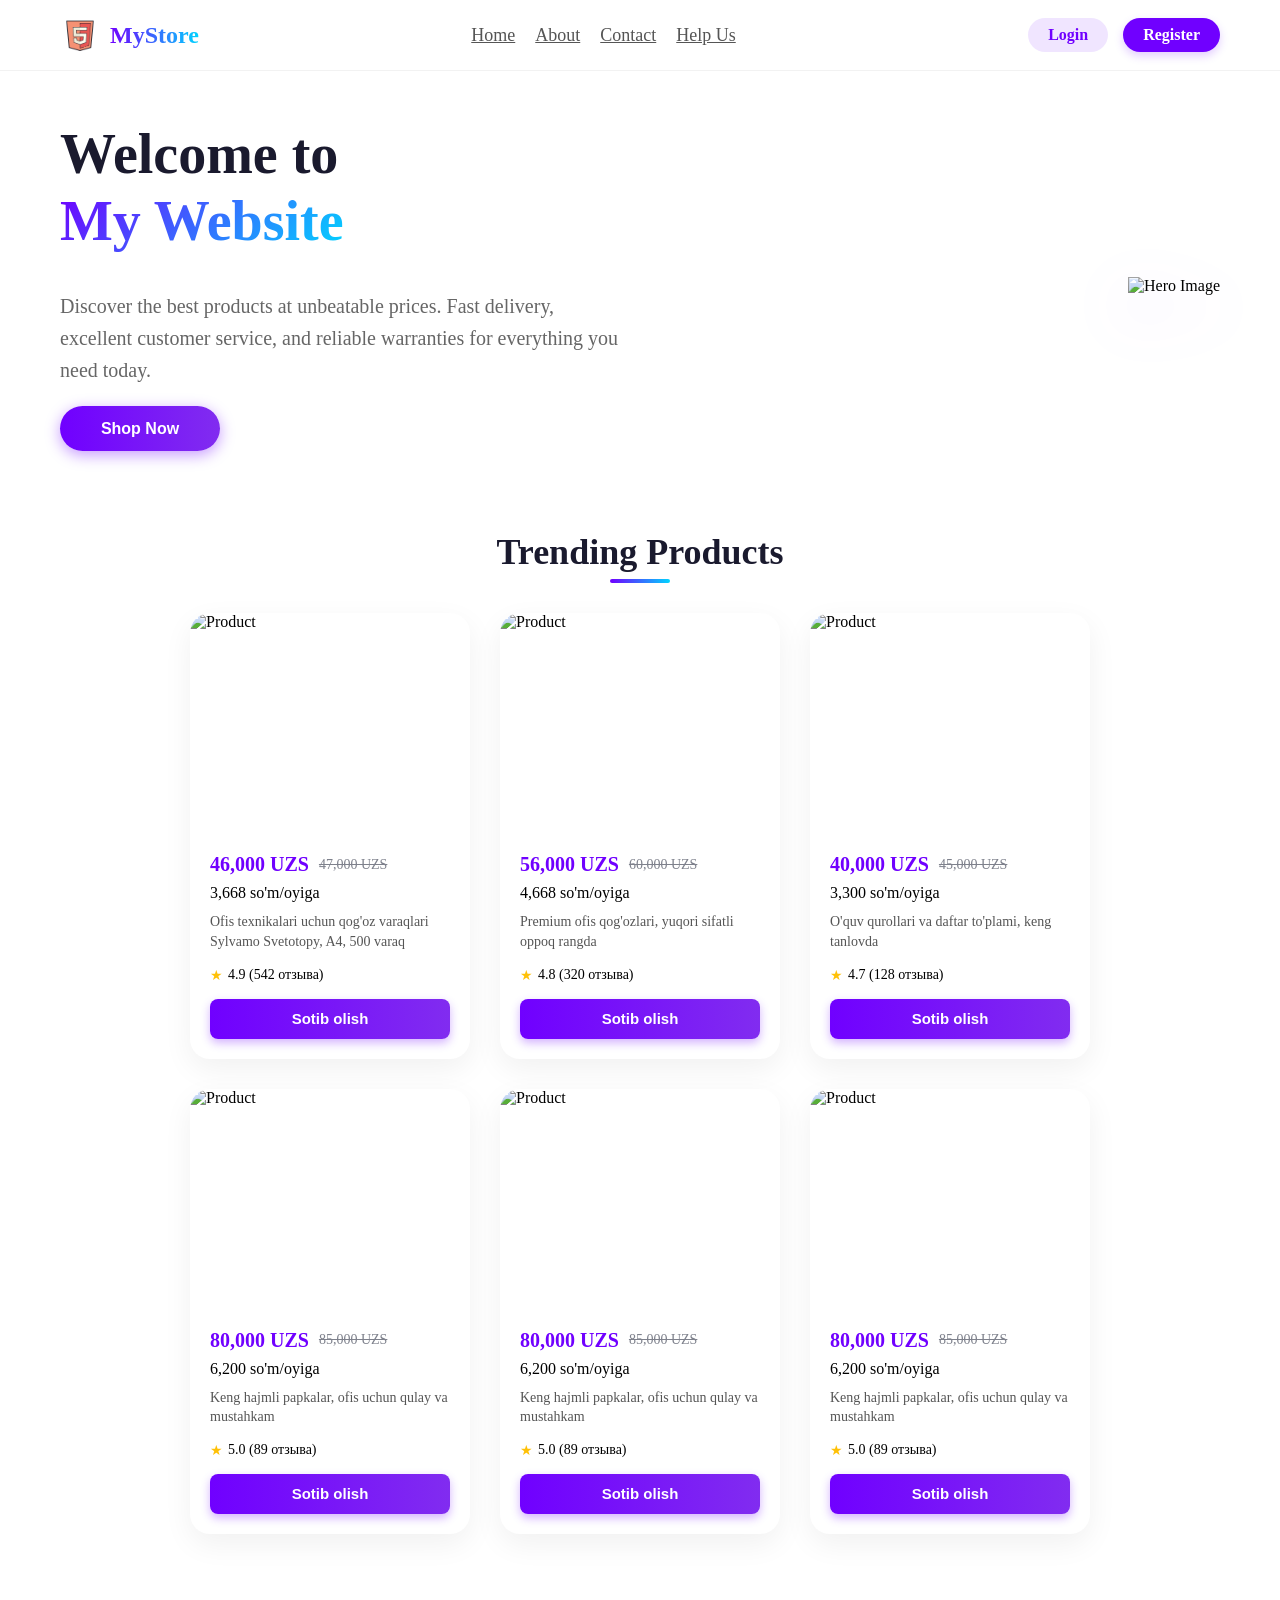
==== all/index/index.html @ dceca25e "login va main" ====
<!DOCTYPE html>
<html lang="en">

<head>
    <meta charset="UTF-8">
    <meta name="viewport" content="width=device-width, initial-scale=1.0">
    <title>mening saytim</title>
    <link rel="preconnect" href="https://fonts.googleapis.com">
    <link rel="preconnect" href="https://fonts.gstatic.com" crossorigin>
    <link href="https://fonts.googleapis.com/css2?family=Inter:wght@400;500;600;700&display=swap" rel="stylesheet">
    <link rel="stylesheet" href="./style.css">
</head>

<body>
    <header>
        <nav class="header">
            <div class="logo">
                <img src="./logo/icons8-html-5-100.png" alt="Logo">
                <span>MyStore</span>
            </div>
            <ul>
                <li><a href="#">Home</a></li>
                <li><a href="#">About</a></li>
                <li><a href="#">Contact</a></li>
                <li><a href="#">Help Us</a></li>
            </ul>
            <div class="header-right">
                <a href="./login/login.html">Login</a>
                <a href="./register/register.html">Register</a>
            </div>
        </nav>
    </header>
    <main>
        <section class="hero-section">
            <div class="hero-content">
                <h1>Welcome to <br> <span class="highlight">My Website</span></h1>
                <p>Discover the best products at unbeatable prices. Fast delivery, excellent customer service, and
                    reliable warranties for everything you need today.</p>
                <button class="primary-btn">Shop Now</button>
            </div>
            <div class="hero-image">
                <img src="https://images.squarespace-cdn.com/content/v1/6710eb3eb0bd49381cef741c/0e5172f3-6062-43db-9ed1-ea4d3368ce11/MyWebsiteOnline_logo.png"
                    alt="Hero Image">
            </div>
        </section>

        <section class="products-section">
            <h2 class="section-title">Trending Products</h2>
            <div class="product-grid">

                <div class="card">
                    <img class="card-img"
                        src="https://img.freepik.com/free-psd/supermarket-products-template_23-2151788389.jpg?semt=ais_hybrid&w=740&q=80"
                        alt="Product">
                    <div class="container">
                        <div class="card-price-row">
                            <span class="card-karta-narxi">46,000 UZS</span>
                            <span class="card-narxi">47,000 UZS</span>
                        </div>
                        <span class="bolab-tolash">3,668 so'm/oyiga</span>
                        <p class="card-malumot">Ofis texnikalari uchun qog'oz varaqlari Sylvamo Svetotopy, A4, 500 varaq
                        </p>
                        <div class="card-rating">
                            <span class="card-yulduz">★</span>
                            <span class="card-otziv">4.9 (542 отзыва)</span>
                        </div>
                        <button class="card-button">Sotib olish</button>
                    </div>
                </div>

                <div class="card">
                    <img class="card-img"
                        src="https://img.freepik.com/free-psd/supermarket-products-template_23-2151803760.jpg?semt=ais_hybrid&w=740&q=80"
                        alt="Product">
                    <div class="container">
                        <div class="card-price-row">
                            <span class="card-karta-narxi">56,000 UZS</span>
                            <span class="card-narxi">60,000 UZS</span>
                        </div>
                        <span class="bolab-tolash">4,668 so'm/oyiga</span>
                        <p class="card-malumot">Premium ofis qog'ozlari, yuqori sifatli oppoq rangda</p>
                        <div class="card-rating">
                            <span class="card-yulduz">★</span>
                            <span class="card-otziv">4.8 (320 отзыва)</span>
                        </div>
                        <button class="card-button">Sotib olish</button>
                    </div>
                </div>

                <div class="card">
                    <img class="card-img"
                        src="https://img.freepik.com/free-psd/supermarket-template-design_23-2151809051.jpg?semt=ais_rp_progressive&w=740&q=80"
                        alt="Product">
                    <div class="container">
                        <div class="card-price-row">
                            <span class="card-karta-narxi">40,000 UZS</span>
                            <span class="card-narxi">45,000 UZS</span>
                        </div>
                        <span class="bolab-tolash">3,300 so'm/oyiga</span>
                        <p class="card-malumot">O'quv qurollari va daftar to'plami, keng tanlovda</p>
                        <div class="card-rating">
                            <span class="card-yulduz">★</span>
                            <span class="card-otziv">4.7 (128 отзыва)</span>
                        </div>
                        <button class="card-button">Sotib olish</button>
                    </div>
                </div>

                <div class="card">
                    <img class="card-img"
                        src="https://img.freepik.com/free-psd/supermarket-products-template_23-2151788389.jpg?semt=ais_hybrid&w=740&q=80"
                        alt="Product">
                    <div class="container">
                        <div class="card-price-row">
                            <span class="card-karta-narxi">80,000 UZS</span>
                            <span class="card-narxi">85,000 UZS</span>
                        </div>
                        <span class="bolab-tolash">6,200 so'm/oyiga</span>
                        <p class="card-malumot">Keng hajmli papkalar, ofis uchun qulay va mustahkam</p>
                        <div class="card-rating">
                            <span class="card-yulduz">★</span>
                            <span class="card-otziv">5.0 (89 отзыва)</span>
                        </div>
                        <a href="./main.html" style="text-decoration: none; width: 100%;"><button class="card-button">Sotib
                                olish</button></a>
                    </div>
                </div>
                <div class="card">
                    <img class="card-img"
                        src="https://img.freepik.com/free-psd/supermarket-products-template_23-2151788389.jpg?semt=ais_hybrid&w=740&q=80"
                        alt="Product">
                    <div class="container">
                        <div class="card-price-row">
                            <span class="card-karta-narxi">80,000 UZS</span>
                            <span class="card-narxi">85,000 UZS</span>
                        </div>
                        <span class="bolab-tolash">6,200 so'm/oyiga</span>
                        <p class="card-malumot">Keng hajmli papkalar, ofis uchun qulay va mustahkam</p>
                        <div class="card-rating">
                            <span class="card-yulduz">★</span>
                            <span class="card-otziv">5.0 (89 отзыва)</span>
                        </div>
                        <a href="./main.html" style="text-decoration: none; width: 100%;"><button class="card-button">Sotib
                                olish</button></a>
                    </div>
                </div>
                <div class="card">
                    <img class="card-img"
                        src="https://img.freepik.com/free-psd/supermarket-products-template_23-2151788389.jpg?semt=ais_hybrid&w=740&q=80"
                        alt="Product">
                    <div class="container">
                        <div class="card-price-row">
                            <span class="card-karta-narxi">80,000 UZS</span>
                            <span class="card-narxi">85,000 UZS</span>
                        </div>
                        <span class="bolab-tolash">6,200 so'm/oyiga</span>
                        <p class="card-malumot">Keng hajmli papkalar, ofis uchun qulay va mustahkam</p>
                        <div class="card-rating">
                            <span class="card-yulduz">★</span>
                            <span class="card-otziv">5.0 (89 отзыва)</span>
                        </div>
                        <a href="./main.html" style="text-decoration: none; width: 100%;"><button class="card-button">Sotib
                                olish</button></a>
                    </div>
                </div>
            </div>
        </section>
    </main>
</body>

</html>
---- all/index/style.css ----
* {
  margin: 0;
  padding: 0;
  box-sizing: border-box;
}

header {
  position: sticky;
  top: 0;
  z-index: 1000;
  background: rgba(255, 255, 255, 0.8);
  backdrop-filter: blur(12px);
  -webkit-backdrop-filter: blur(12px);
  border-bottom: 1px solid rgba(0, 0, 0, 0.05);
  padding: 15px 0;
  transition: all 0.3s ease;
}

.header {
  display: flex;
  justify-content: space-between;
  align-items: center;
  width: 100%;
  max-width: 1200px;
  margin: auto;
  padding: 0 20px;
}
.header ul {
  list-style: none;
  display: flex;
  align-items: center;
}
.header ul li {
  text-decoration: none;
}
.header ul li a {
  padding-right: 20px;
  font-size: 18px;
  font-weight: 500;
  color: #555;
  transition: color 0.3s ease;
}
.header ul li a:hover {
  color: #7000ff;
}
.header .logo {
  display: flex;
  align-items: center;
  gap: 10px;
}
.header .logo img {
  width: 40px;
  height: 40px;
}
.header .logo span {
  font-size: 24px;
  font-weight: 800;
  background: linear-gradient(90deg, #7000ff, #00d4ff);
  background-clip: text;
  -webkit-background-clip: text;
  -webkit-text-fill-color: transparent;
}

.hero-section {
  display: flex;
  justify-content: space-between;
  align-items: center;
  max-width: 1200px;
  margin: 50px auto;
  padding: 0 20px;
}
.hero-section .hero-content {
  flex: 1;
  padding-right: 40px;
}
.hero-section .hero-image {
  flex: 1;
  display: flex;
  justify-content: flex-end;
}
.hero-section img {
  max-width: 100%;
  height: auto;
  animation: float 6s ease-in-out infinite;
  filter: drop-shadow(0 20px 30px rgba(112, 0, 255, 0.2));
}

@keyframes float {
  0% { transform: translateY(0px); }
  50% { transform: translateY(-20px); }
  100% { transform: translateY(0px); }
}

.hero-section h1 {
  font-size: 56px;
  font-weight: 800;
  color: #1a1a2e;
  line-height: 1.2;
  margin-bottom: 20px;
}
.hero-section h1 .highlight {
  background: linear-gradient(135deg, #7000ff, #00d4ff);
  background-clip: text;
  -webkit-background-clip: text;
  -webkit-text-fill-color: transparent;
}
.hero-section p {
  font-size: 20px;
  padding-top: 15px;
  color: #666;
  line-height: 1.6;
}
.hero-section button {
  width: 160px;
  height: 45px;
  border: none;
  border-radius: 25px;
  background: linear-gradient(90deg, #7000ff, #812cf0);
  color: white;
  font-size: 16px;
  font-weight: 600;
  margin-top: 20px;
  box-shadow: 0 4px 15px rgba(112, 0, 255, 0.4);
  transition: all 0.3s ease;
}
.hero-section button:hover {
  transform: translateY(-2px);
  box-shadow: 0 6px 20px rgba(112, 0, 255, 0.6);
  cursor: pointer;
}

.products-section {
  max-width: 1200px;
  margin: 80px auto;
  padding: 0 20px;
}
.products-section .section-title {
  font-size: 36px;
  font-weight: 700;
  text-align: center;
  margin-bottom: 40px;
  color: #1a1a2e;
  position: relative;
}
.products-section .section-title::after {
  content: '';
  position: absolute;
  bottom: -10px;
  left: 50%;
  transform: translateX(-50%);
  width: 60px;
  height: 4px;
  background: linear-gradient(90deg, #7000ff, #00d4ff);
  border-radius: 2px;
}

.product-grid {
  display: flex;
  flex-wrap: wrap;
  justify-content: center;
  gap: 30px;
}

.card {
  width: 280px;
  display: flex;
  flex-direction: column;
  align-items: center;
  border-radius: 20px;
  background-color: #ffffff;
  box-shadow: 0 10px 30px rgba(0, 0, 0, 0.06);
  transition: all 0.4s cubic-bezier(0.175, 0.885, 0.32, 1.275);
  overflow: hidden;
}
.card:hover {
  transform: translateY(-12px);
  box-shadow: 0 20px 40px rgba(112, 0, 255, 0.15);
}
.card:hover .card-img {
  transform: scale(1.05);
}
.card .card-img {
  width: 100%;
  height: 220px;
  -o-object-fit: cover;
     object-fit: cover;
  border-radius: 20px 20px 0 0;
  transition: transform 0.6s ease;
}

.card .container {
  padding: 20px;
  width: 100%;
  display: flex;
  flex-direction: column;
  flex-grow: 1;
}
.card .container .card-price-row {
  display: flex;
  align-items: center;
  gap: 10px;
  margin-bottom: 8px;
}
.card .container .card-malumot {
  font-size: 14px;
  color: #555;
  margin: 10px 0 15px 0;
  line-height: 1.4;
  flex-grow: 1;
}
.card .container .card-rating {
  display: flex;
  align-items: center;
  gap: 5px;
  margin-bottom: 15px;
  font-size: 14px;
  font-weight: 500;
}
.card .container .card-button {
  width: 100%;
  height: 40px;
  border-radius: 8px;
  border: none;
  background: linear-gradient(90deg, #7000ff, #812cf0);
  color: white;
  font-weight: 600;
  font-size: 15px;
  cursor: pointer;
  transition: all 0.3s ease;
  box-shadow: 0 4px 10px rgba(112, 0, 255, 0.3);
}
.card .container .card-button:hover {
  background: linear-gradient(90deg, #5900cc, #6a1bcf);
  transform: scale(1.02);
  box-shadow: 0 6px 15px rgba(112, 0, 255, 0.4);
}

.card .card-yulduz {
  color: #ffc107;
}

.card .bolib-tolash {
  border-radius: 5px;
  font-size: 13px;
  color: #888;
}

.card .card-narxi {
  color: #7e818c;
  text-decoration: line-through;
  font-size: 14px;
}

.card .card-karta-narxi {
  color: #7000ff;
  font-size: 20px;
  font-weight: 700;
}

.div {
  display: flex;
  justify-content: space-between;
  align-items: center;
  max-width: 1200px;
  margin: auto;
}

.header-right {
  display: flex;
  justify-content: space-between;
  align-items: center;
  gap: 15px;
}
.header-right a {
  text-decoration: none;
  font-size: 16px;
  font-weight: 600;
  padding: 8px 20px;
  border-radius: 20px;
  transition: all 0.3s ease;
}
.header-right a:first-child {
  color: #7000ff;
  background: rgba(112, 0, 255, 0.1);
}
.header-right a:first-child:hover {
  background: rgba(112, 0, 255, 0.2);
}
.header-right a:last-child {
  color: white;
  background: #7000ff;
  box-shadow: 0 4px 10px rgba(112, 0, 255, 0.2);
}
.header-right a:last-child:hover {
  background: #5900cc;
  transform: translateY(-2px);
  box-shadow: 0 6px 15px rgba(112, 0, 255, 0.3);
}
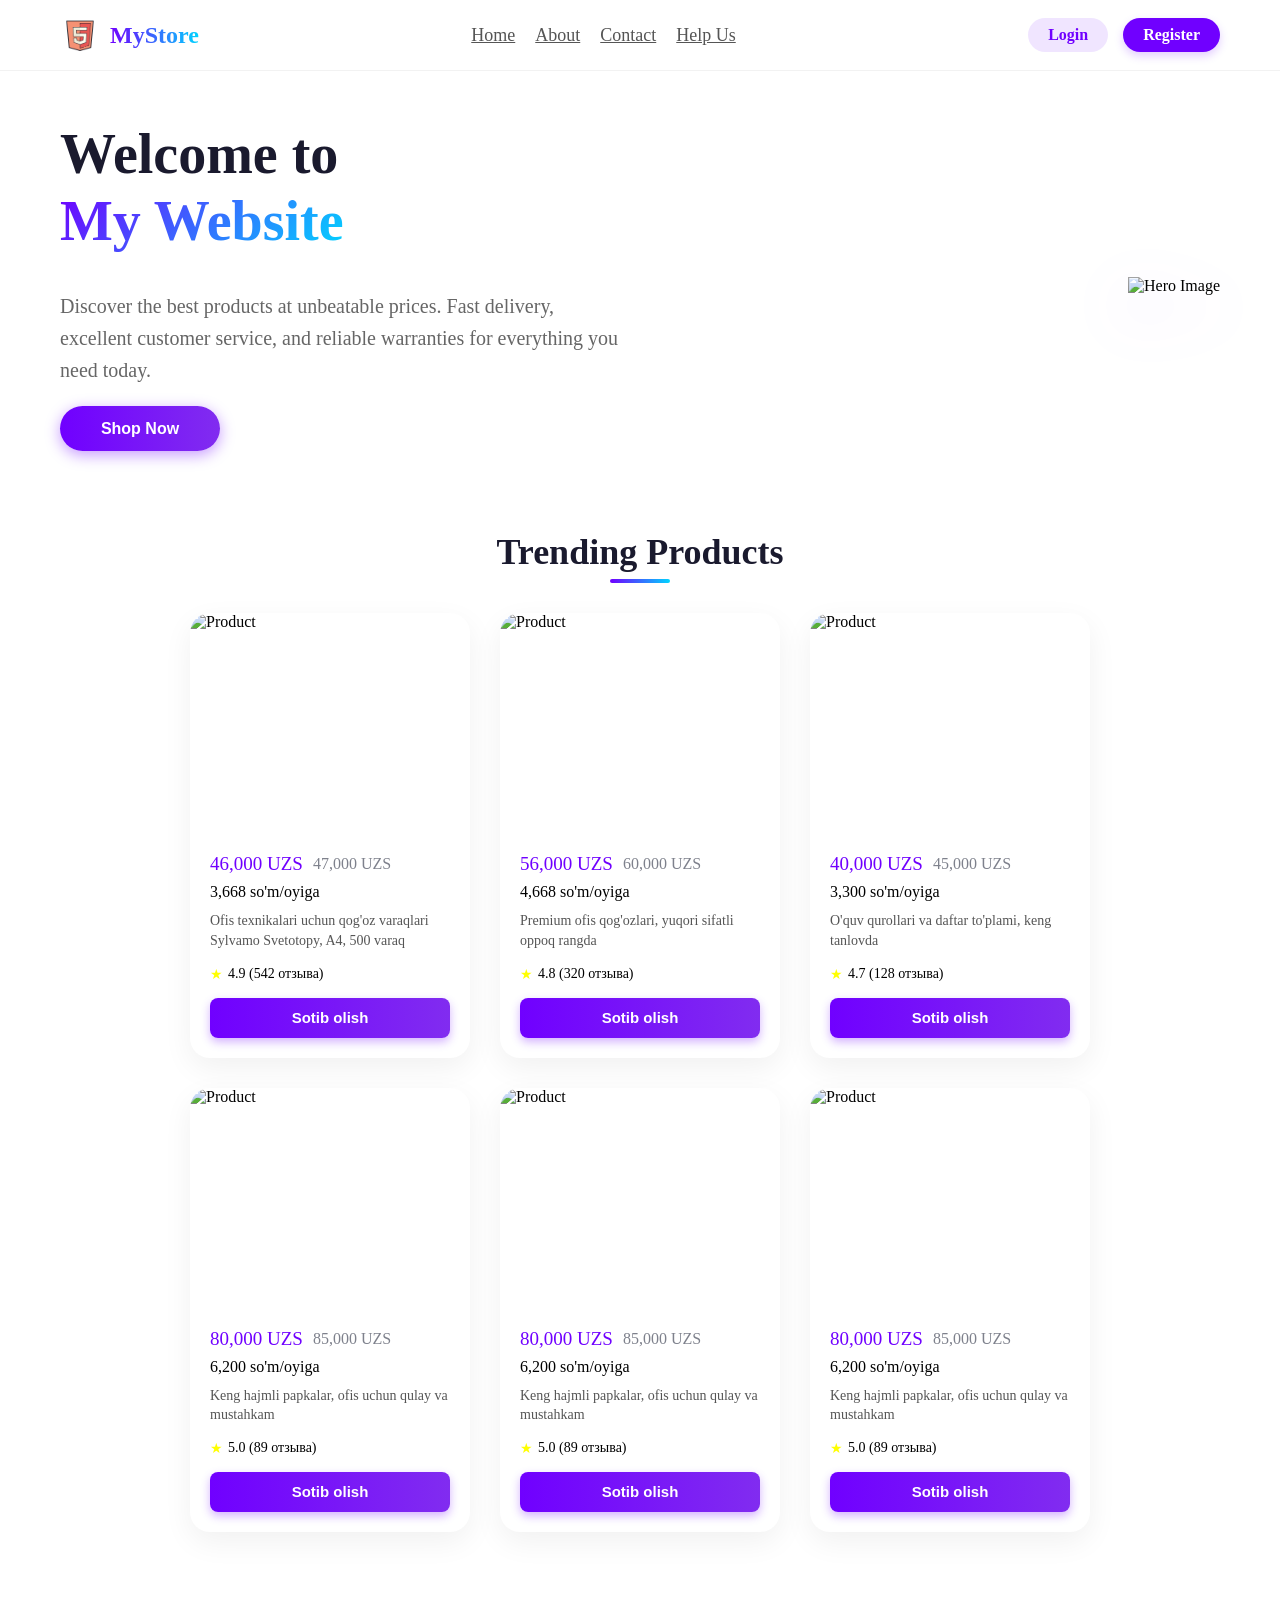
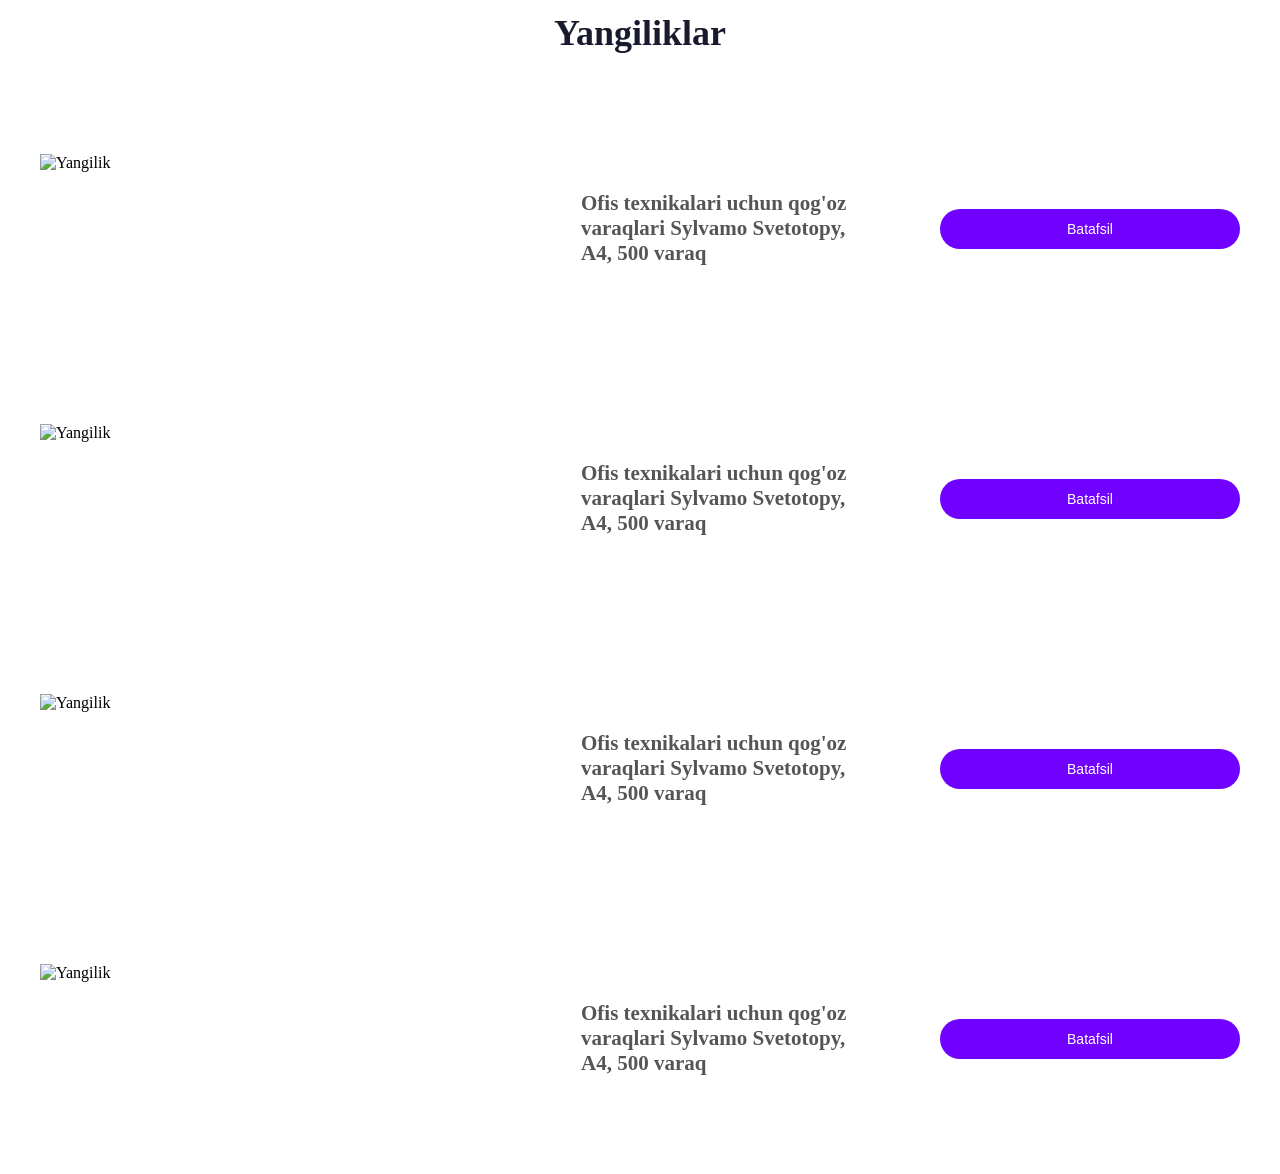
==== commit 0b17920f: "yangiliklar qo'shildi" ====
--- a/all/index/index.html
+++ b/all/index/index.html
@@ -36,7 +36,7 @@
                 <h1>Welcome to <br> <span class="highlight">My Website</span></h1>
                 <p>Discover the best products at unbeatable prices. Fast delivery, excellent customer service, and
                     reliable warranties for everything you need today.</p>
-                <button class="primary-btn">Shop Now</button>
+                <a href="./shop now/shop.html"><button class="primary-btn">Shop Now</button></a>
             </div>
             <div class="hero-image">
                 <img src="https://images.squarespace-cdn.com/content/v1/6710eb3eb0bd49381cef741c/0e5172f3-6062-43db-9ed1-ea4d3368ce11/MyWebsiteOnline_logo.png"
@@ -121,7 +121,8 @@
                             <span class="card-yulduz">★</span>
                             <span class="card-otziv">5.0 (89 отзыва)</span>
                         </div>
-                        <a href="./main.html" style="text-decoration: none; width: 100%;"><button class="card-button">Sotib
+                        <a href="./main/main.html" style="text-decoration: none; width: 100%;"><button
+                                class="card-button">Sotib
                                 olish</button></a>
                     </div>
                 </div>
@@ -140,7 +141,8 @@
                             <span class="card-yulduz">★</span>
                             <span class="card-otziv">5.0 (89 отзыва)</span>
                         </div>
-                        <a href="./main.html" style="text-decoration: none; width: 100%;"><button class="card-button">Sotib
+                        <a href="./main/main.html" style="text-decoration: none; width: 100%;"><button
+                                class="card-button">Sotib
                                 olish</button></a>
                     </div>
                 </div>
@@ -159,11 +161,68 @@
                             <span class="card-yulduz">★</span>
                             <span class="card-otziv">5.0 (89 отзыва)</span>
                         </div>
-                        <a href="./main.html" style="text-decoration: none; width: 100%;"><button class="card-button">Sotib
+                        <a href="../index/main/main.html" style="text-decoration: none; width: 100%;"><button
+                                class="card-button">Sotib
                                 olish</button></a>
                     </div>
                 </div>
             </div>
+        </section>
+        <section>
+            <h1 class="h1">Yangiliklar</h1>
+            <div class="yangiliklar">
+                <div class="yangiliklar-qutisi">
+                    <img class="yangiliklar-img"
+                        src="https://img.freepik.com/free-psd/supermarket-products-template_23-2151788389.jpg?semt=ais_hybrid&w=740&q=80"
+                        alt="Yangilik">
+                </div>
+                <div class="yangiliklar-malumot">
+                    <h1>Ofis texnikalari uchun qog'oz varaqlari Sylvamo Svetotopy, A4, 500 varaq</h1>
+                </div>
+                <div>
+                    <button class="yangiliklar-button">Batafsil</button>
+                </div>
+            </div>
+            <div class="yangiliklar">
+                <div class="yangiliklar-qutisi">
+                    <img class="yangiliklar-img"
+                        src="https://img.freepik.com/free-psd/supermarket-products-template_23-2151788389.jpg?semt=ais_hybrid&w=740&q=80"
+                        alt="Yangilik">
+                </div>
+                <div class="yangiliklar-malumot">
+                    <h1>Ofis texnikalari uchun qog'oz varaqlari Sylvamo Svetotopy, A4, 500 varaq</h1>
+                </div>
+                <div>
+                    <button class="yangiliklar-button">Batafsil</button>
+                </div>
+            </div>
+            <div class="yangiliklar">
+                <div class="yangiliklar-qutisi">  
+                    <img class="yangiliklar-img"
+                        src="https://img.freepik.com/free-psd/supermarket-products-template_23-2151788389.jpg?semt=ais_hybrid&w=740&q=80"
+                        alt="Yangilik">
+                </div>
+                <div class="yangiliklar-malumot">
+                    <h1>Ofis texnikalari uchun qog'oz varaqlari Sylvamo Svetotopy, A4, 500 varaq</h1>
+                </div>
+                <div>
+                    <button class="yangiliklar-button">Batafsil</button>
+                </div>
+            </div>
+            <div class="yangiliklar">
+                <div class="yangiliklar-qutisi">
+                    <img class="yangiliklar-img"
+                        src="https://img.freepik.com/free-psd/supermarket-products-template_23-2151788389.jpg?semt=ais_hybrid&w=740&q=80"
+                        alt="Yangilik">
+                </div>
+                <div class="yangiliklar-malumot">
+                    <h1>Ofis texnikalari uchun qog'oz varaqlari Sylvamo Svetotopy, A4, 500 varaq</h1>
+                </div>
+                <div>
+                    <button class="yangiliklar-button">Batafsil</button>
+                </div>
+            </div>
+
         </section>
     </main>
 </body>
--- a/all/index/style.css
+++ b/all/index/style.css
@@ -25,14 +25,22 @@
   margin: auto;
   padding: 0 20px;
 }
+
 .header ul {
   list-style: none;
   display: flex;
   align-items: center;
 }
+
 .header ul li {
   text-decoration: none;
 }
+
+.header ul li:hover {
+  color: aqua;
+  cursor: pointer;
+}
+
 .header ul li a {
   padding-right: 20px;
   font-size: 18px;
@@ -40,18 +48,22 @@
   color: #555;
   transition: color 0.3s ease;
 }
+
 .header ul li a:hover {
   color: #7000ff;
 }
+
 .header .logo {
   display: flex;
   align-items: center;
   gap: 10px;
 }
+
 .header .logo img {
   width: 40px;
   height: 40px;
 }
+
 .header .logo span {
   font-size: 24px;
   font-weight: 800;
@@ -69,15 +81,18 @@
   margin: 50px auto;
   padding: 0 20px;
 }
+
 .hero-section .hero-content {
   flex: 1;
   padding-right: 40px;
 }
+
 .hero-section .hero-image {
   flex: 1;
   display: flex;
   justify-content: flex-end;
 }
+
 .hero-section img {
   max-width: 100%;
   height: auto;
@@ -86,9 +101,17 @@
 }
 
 @keyframes float {
-  0% { transform: translateY(0px); }
-  50% { transform: translateY(-20px); }
-  100% { transform: translateY(0px); }
+  0% {
+    transform: translateY(0px);
+  }
+
+  50% {
+    transform: translateY(-20px);
+  }
+
+  100% {
+    transform: translateY(0px);
+  }
 }
 
 .hero-section h1 {
@@ -98,18 +121,21 @@
   line-height: 1.2;
   margin-bottom: 20px;
 }
+
 .hero-section h1 .highlight {
   background: linear-gradient(135deg, #7000ff, #00d4ff);
+  -webkit-background-clip: text;
   background-clip: text;
-  -webkit-background-clip: text;
   -webkit-text-fill-color: transparent;
 }
+
 .hero-section p {
   font-size: 20px;
   padding-top: 15px;
   color: #666;
   line-height: 1.6;
 }
+
 .hero-section button {
   width: 160px;
   height: 45px;
@@ -123,6 +149,7 @@
   box-shadow: 0 4px 15px rgba(112, 0, 255, 0.4);
   transition: all 0.3s ease;
 }
+
 .hero-section button:hover {
   transform: translateY(-2px);
   box-shadow: 0 6px 20px rgba(112, 0, 255, 0.6);
@@ -134,6 +161,7 @@
   margin: 80px auto;
   padding: 0 20px;
 }
+
 .products-section .section-title {
   font-size: 36px;
   font-weight: 700;
@@ -142,8 +170,9 @@
   color: #1a1a2e;
   position: relative;
 }
+
 .products-section .section-title::after {
-  content: '';
+  content: "";
   position: absolute;
   bottom: -10px;
   left: 50%;
@@ -172,18 +201,22 @@
   transition: all 0.4s cubic-bezier(0.175, 0.885, 0.32, 1.275);
   overflow: hidden;
 }
+
 .card:hover {
   transform: translateY(-12px);
   box-shadow: 0 20px 40px rgba(112, 0, 255, 0.15);
 }
+
 .card:hover .card-img {
   transform: scale(1.05);
-}
+  overflow: hidden;
+}
+
 .card .card-img {
   width: 100%;
   height: 220px;
   -o-object-fit: cover;
-     object-fit: cover;
+  object-fit: cover;
   border-radius: 20px 20px 0 0;
   transition: transform 0.6s ease;
 }
@@ -195,12 +228,14 @@
   flex-direction: column;
   flex-grow: 1;
 }
+
 .card .container .card-price-row {
   display: flex;
   align-items: center;
   gap: 10px;
   margin-bottom: 8px;
 }
+
 .card .container .card-malumot {
   font-size: 14px;
   color: #555;
@@ -208,6 +243,7 @@
   line-height: 1.4;
   flex-grow: 1;
 }
+
 .card .container .card-rating {
   display: flex;
   align-items: center;
@@ -216,6 +252,7 @@
   font-size: 14px;
   font-weight: 500;
 }
+
 .card .container .card-button {
   width: 100%;
   height: 40px;
@@ -229,6 +266,7 @@
   transition: all 0.3s ease;
   box-shadow: 0 4px 10px rgba(112, 0, 255, 0.3);
 }
+
 .card .container .card-button:hover {
   background: linear-gradient(90deg, #5900cc, #6a1bcf);
   transform: scale(1.02);
@@ -236,25 +274,20 @@
 }
 
 .card .card-yulduz {
-  color: #ffc107;
+  color: yellow;
 }
 
 .card .bolib-tolash {
   border-radius: 5px;
-  font-size: 13px;
-  color: #888;
 }
 
 .card .card-narxi {
   color: #7e818c;
-  text-decoration: line-through;
-  font-size: 14px;
 }
 
 .card .card-karta-narxi {
   color: #7000ff;
-  font-size: 20px;
-  font-weight: 700;
+  font-size: 19px;
 }
 
 .div {
@@ -271,6 +304,7 @@
   align-items: center;
   gap: 15px;
 }
+
 .header-right a {
   text-decoration: none;
   font-size: 16px;
@@ -279,20 +313,100 @@
   border-radius: 20px;
   transition: all 0.3s ease;
 }
+
 .header-right a:first-child {
   color: #7000ff;
   background: rgba(112, 0, 255, 0.1);
 }
+
 .header-right a:first-child:hover {
   background: rgba(112, 0, 255, 0.2);
 }
+
 .header-right a:last-child {
   color: white;
   background: #7000ff;
   box-shadow: 0 4px 10px rgba(112, 0, 255, 0.2);
 }
+
 .header-right a:last-child:hover {
   background: #5900cc;
   transform: translateY(-2px);
   box-shadow: 0 6px 15px rgba(112, 0, 255, 0.3);
-}+}
+
+.h1 {
+  font-size: 36px;
+  font-weight: 700;
+  text-align: center;
+  margin-bottom: 40px;
+  color: #1a1a2e;
+}
+
+.yangiliklar {
+  display: flex;
+  align-items: center;
+  justify-content: center;
+  transition: all 0.3s ease;
+  max-width: 1200px;
+  margin: auto;
+}
+
+.yangiliklar .yangiliklar-img {
+  padding-top: 40px;
+  display: flex;
+  width: 300px;
+  height: 220px;
+  -o-object-fit: contain;
+  object-fit: contain;
+  border-radius: 20px 20px 0 0;
+  transition: transform 0.6s ease;
+
+}
+
+.yangiliklar .yangiliklar-button {
+  width: 300px;
+  height: 40px;
+  border-radius: 20px;
+  border: none;
+  background-color: #7000ff;
+  color: white;
+  font-size: 14px;
+  transition: all 0.3s ease;
+}
+
+.yangiliklar .yangiliklar-malumot {
+  padding: 10px;
+  font-size: 14px;
+  color: #555;
+  padding-right: 65px;
+}
+
+.yangiliklar .yangiliklar-qutisi {
+  align-items: center;
+  width: 100%;
+  height: 250px;
+  margin-top: 20px;
+  transition: all 0.3s ease;
+}
+
+.yangiliklar-button:hover {
+  background-color: #5900cc;
+  box-shadow: 0 4px 10px rgba(112, 0, 255, 0.2);
+}
+
+.yangiliklar-img:hover {
+  transform: scale(1.05);
+}
+
+.yangiliklar-qutisi:hover {
+  transform: scale(1.05);
+  margin-top: -10px;
+}
+
+.yangiliklar:hover {
+  transform: scale(1.05);
+  background-color: #fbf8fe;
+  border-radius: 20px;
+  box-shadow: 0 4px 10px rgba(112, 0, 255, 0.2);
+}
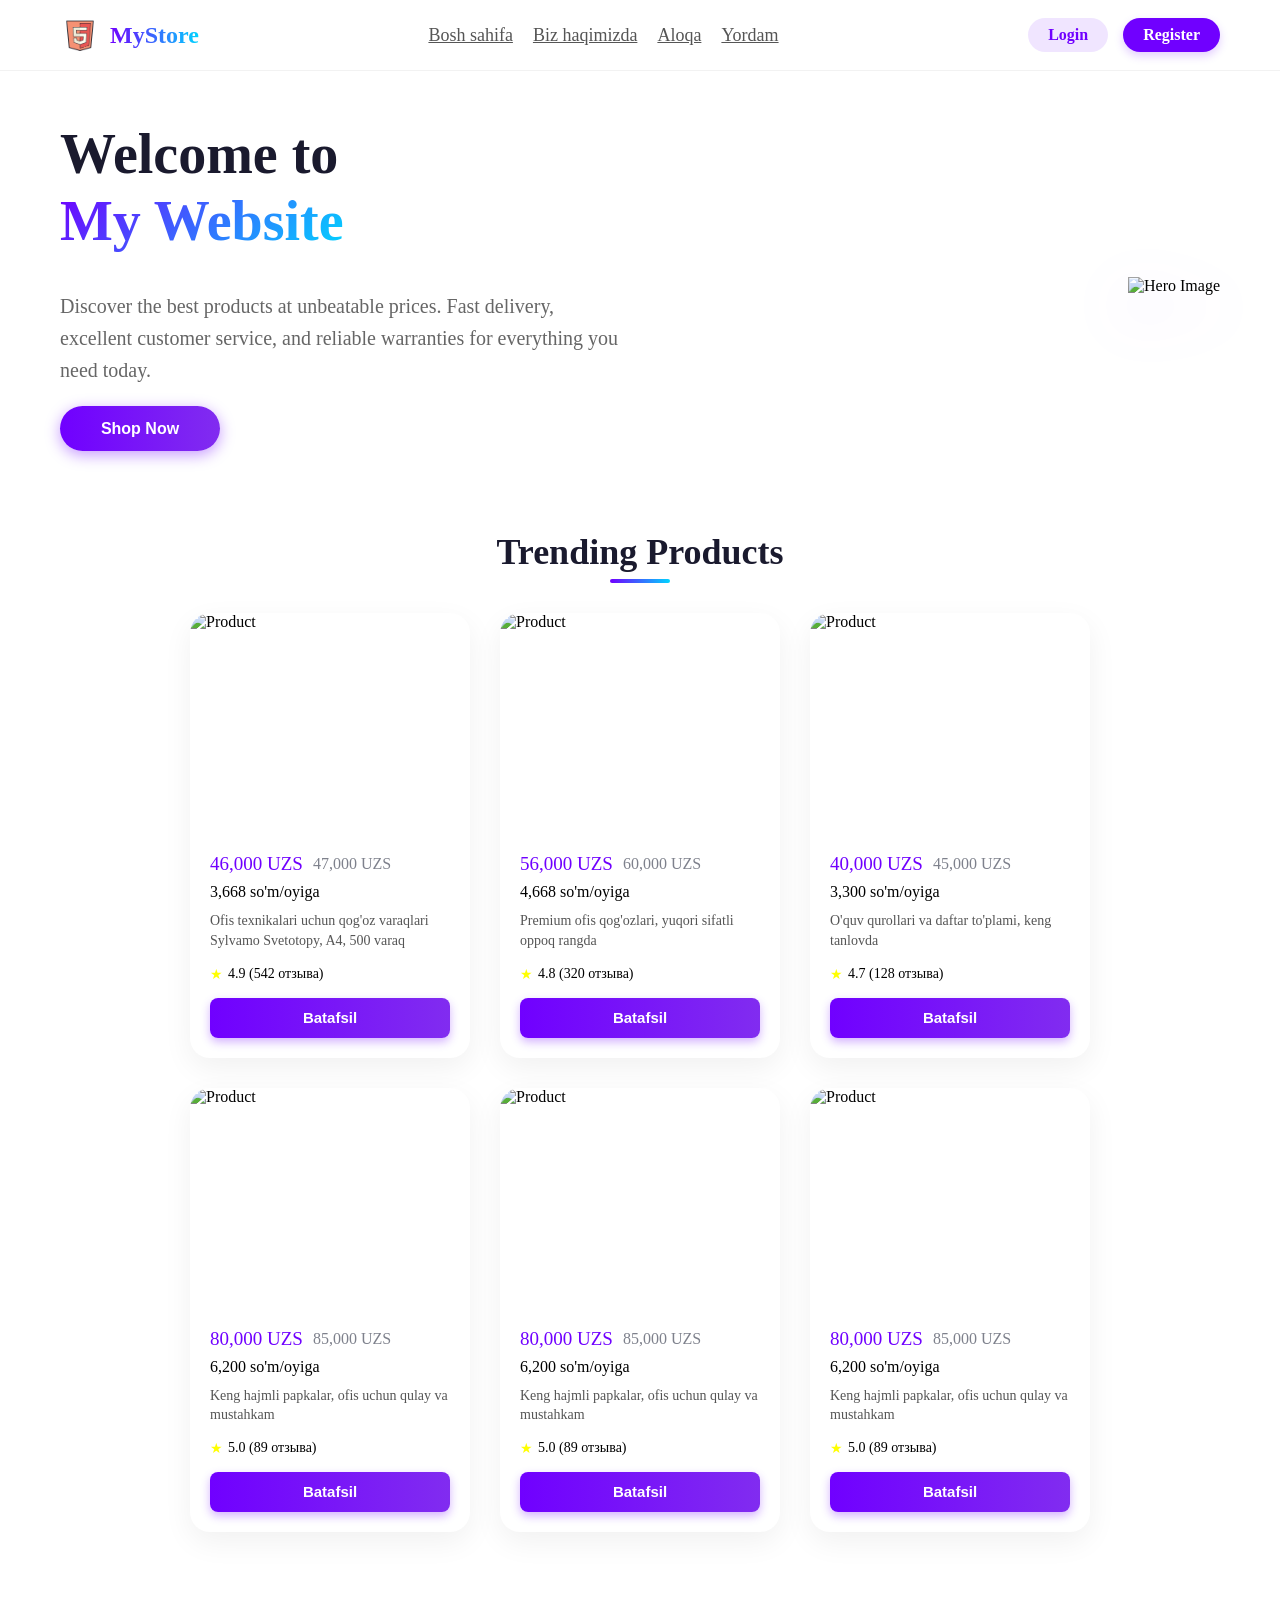
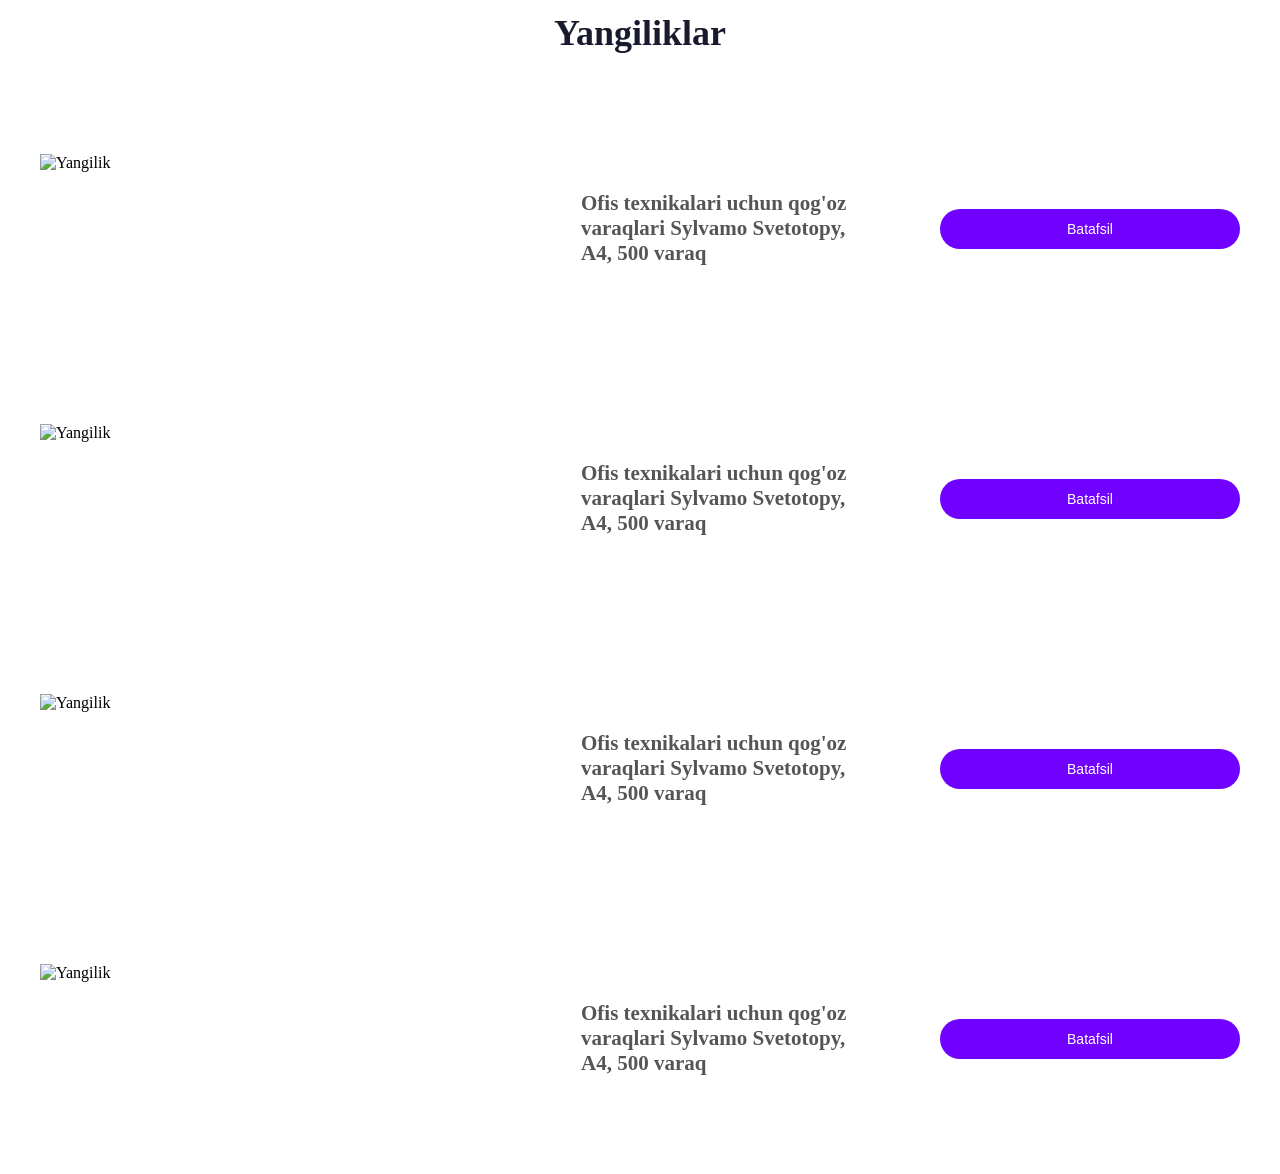
==== commit cdf9a05d: "media faqat indexni oziga" ====
--- a/all/index/index.html
+++ b/all/index/index.html
@@ -19,10 +19,10 @@
                 <span>MyStore</span>
             </div>
             <ul>
-                <li><a href="#">Home</a></li>
-                <li><a href="#">About</a></li>
-                <li><a href="#">Contact</a></li>
-                <li><a href="#">Help Us</a></li>
+                <li><a href="./index.html">Bosh sahifa</a></li>
+                <li><a href="#">Biz haqimizda</a></li>
+                <li><a href="#">Aloqa</a></li>
+                <li><a href="#">Yordam</a></li>
             </ul>
             <div class="header-right">
                 <a href="./login/login.html">Login</a>
@@ -64,7 +64,8 @@
                             <span class="card-yulduz">★</span>
                             <span class="card-otziv">4.9 (542 отзыва)</span>
                         </div>
-                        <button class="card-button">Sotib olish</button>
+                        <a href="./main/main.html" style="text-decoration: none; width: 100%;"><button
+                                class="card-button">Batafsil</button></a>
                     </div>
                 </div>
 
@@ -83,7 +84,8 @@
                             <span class="card-yulduz">★</span>
                             <span class="card-otziv">4.8 (320 отзыва)</span>
                         </div>
-                        <button class="card-button">Sotib olish</button>
+                        <a href="./main/main.html" style="text-decoration: none; width: 100%;"><button
+                                class="card-button">Batafsil</button></a>
                     </div>
                 </div>
 
@@ -102,7 +104,8 @@
                             <span class="card-yulduz">★</span>
                             <span class="card-otziv">4.7 (128 отзыва)</span>
                         </div>
-                        <button class="card-button">Sotib olish</button>
+                        <a href="./main/main.html" style="text-decoration: none; width: 100%;"><button
+                                class="card-button">Batafsil</button></a>
                     </div>
                 </div>
 
@@ -122,8 +125,7 @@
                             <span class="card-otziv">5.0 (89 отзыва)</span>
                         </div>
                         <a href="./main/main.html" style="text-decoration: none; width: 100%;"><button
-                                class="card-button">Sotib
-                                olish</button></a>
+                                class="card-button">Batafsil</button></a>
                     </div>
                 </div>
                 <div class="card">
@@ -142,8 +144,7 @@
                             <span class="card-otziv">5.0 (89 отзыва)</span>
                         </div>
                         <a href="./main/main.html" style="text-decoration: none; width: 100%;"><button
-                                class="card-button">Sotib
-                                olish</button></a>
+                                class="card-button">Batafsil</button></a>
                     </div>
                 </div>
                 <div class="card">
@@ -162,8 +163,7 @@
                             <span class="card-otziv">5.0 (89 отзыва)</span>
                         </div>
                         <a href="../index/main/main.html" style="text-decoration: none; width: 100%;"><button
-                                class="card-button">Sotib
-                                olish</button></a>
+                                class="card-button">Batafsil</button></a>
                     </div>
                 </div>
             </div>
--- a/all/index/style.css
+++ b/all/index/style.css
@@ -396,17 +396,216 @@
 }
 
 .yangiliklar-img:hover {
-  transform: scale(1.05);
+  transform: scale(1.01);
 }
 
 .yangiliklar-qutisi:hover {
-  transform: scale(1.05);
-  margin-top: -10px;
+  transform: scale(1.01);
 }
 
 .yangiliklar:hover {
-  transform: scale(1.05);
+  transform: scale(1.01);
   background-color: #fbf8fe;
   border-radius: 20px;
   box-shadow: 0 4px 10px rgba(112, 0, 255, 0.2);
 }
+
+@media (max-width: 768px) {
+  .header {
+    flex-direction: column;
+    gap: 10px;
+  }
+}
+
+@media (max-width: 768px) {
+  .hero-section {
+    flex-direction: column;
+    gap: 10px;
+    text-align: center; 
+    margin: auto;
+  }
+}
+
+@media (max-width: 768px) {
+  .product-grid {
+    grid-template-columns: repeat(2, 1fr);
+  }
+}
+
+@media (max-width: 768px) {
+  .yangiliklar {
+    flex-direction: column;
+    gap: 10px;
+  }
+}
+
+@media (max-width: 768px) {
+  .header-right {
+    flex-direction: column;
+    gap: 10px;
+  }
+}
+
+@media (max-width: 768px) {
+  .card {
+    width: 100%;
+  }
+}
+
+@media (max-width: 768px) {
+  .card-button {
+    width: 100%;
+  }
+}
+
+@media (max-width: 768px) {
+  .yangiliklar-button {
+    width: 100%;
+  }
+}
+
+@media (max-width: 768px) {
+  .yangiliklar-img {
+    width: 100%;
+    text-align: center; 
+    margin: auto;
+
+  }
+}
+
+@media (max-width: 768px) {
+  .yangiliklar-qutisi {
+    text-align: center; 
+    width: 100%;
+    height: 250px;
+    margin: auto;
+
+  }
+}     
+
+@media (max-width: 768px) {
+  .yangiliklar-malumot {
+    text-align: center; 
+  }
+}
+
+@media (max-width: 320px) {
+  .header {
+    flex-direction: column;
+    gap: 10px;
+  }
+} 
+@media (max-width: 320px) {
+  .header ul li{
+    display: none;
+  }
+  
+}
+@media (max-width: 320px) {
+  .hero-section {
+    flex-direction: column;
+    gap: 10px;
+    text-align: center; 
+    margin: auto;
+  }
+}
+
+@media (max-width: 320px) {
+  .hero-section h1 {
+    font-size: 24px;
+  }
+}
+
+@media (max-width: 320px) {
+  .hero-section p {
+    font-size: 16px;
+  }
+}
+
+@media (max-width: 320px) {
+  .hero-section button {
+    width: 100%;
+  }
+}
+
+@media (max-width: 320px) {
+  .product-grid {
+    grid-template-columns: repeat(1, 1fr);
+  }
+}
+
+@media (max-width: 320px) {
+  .yangiliklar {
+    flex-direction: column;
+    gap: 10px;
+    margin: auto;
+    width: 250px;
+    margin-top: 20px;
+  }
+}
+
+@media (max-width: 320px) {
+  .yangiliklar h1{
+    font-size: 24px;
+    text-align: center; 
+    margin: auto;
+  }
+  
+}
+@media (max-width: 320px) {
+  .header-right {
+    flex-direction: column;
+    gap: 10px;
+  }
+}
+
+@media (max-width: 320px) {
+  .card {
+    width: 100%;
+  }
+}
+
+@media (max-width: 320px) {
+  .card-button {
+    width: 100%;
+  }
+}
+
+@media (max-width: 320px) {
+  .yangiliklar-button {
+    width: 100px;
+    margin: auto;
+  }
+}
+
+@media (max-width: 320px) {
+  .yangiliklar-img {
+    width: 100%;
+    margin: auto;
+    padding-right: 50px;
+  }
+}
+
+@media (max-width: 320px) {
+  .yangiliklar-qutisi {
+    text-align: center; 
+    width: 200px;
+    height: 250px;
+    margin: auto;
+    
+
+  }
+}     
+
+@media (max-width: 320px) {
+  .yangiliklar-malumot {
+    text-align: center; 
+    margin-left: 35px;
+  }
+}
+
+@media (max-width: 320px) {
+ .yangiliklar button {
+ width: 200px !important;
+ }
+}
